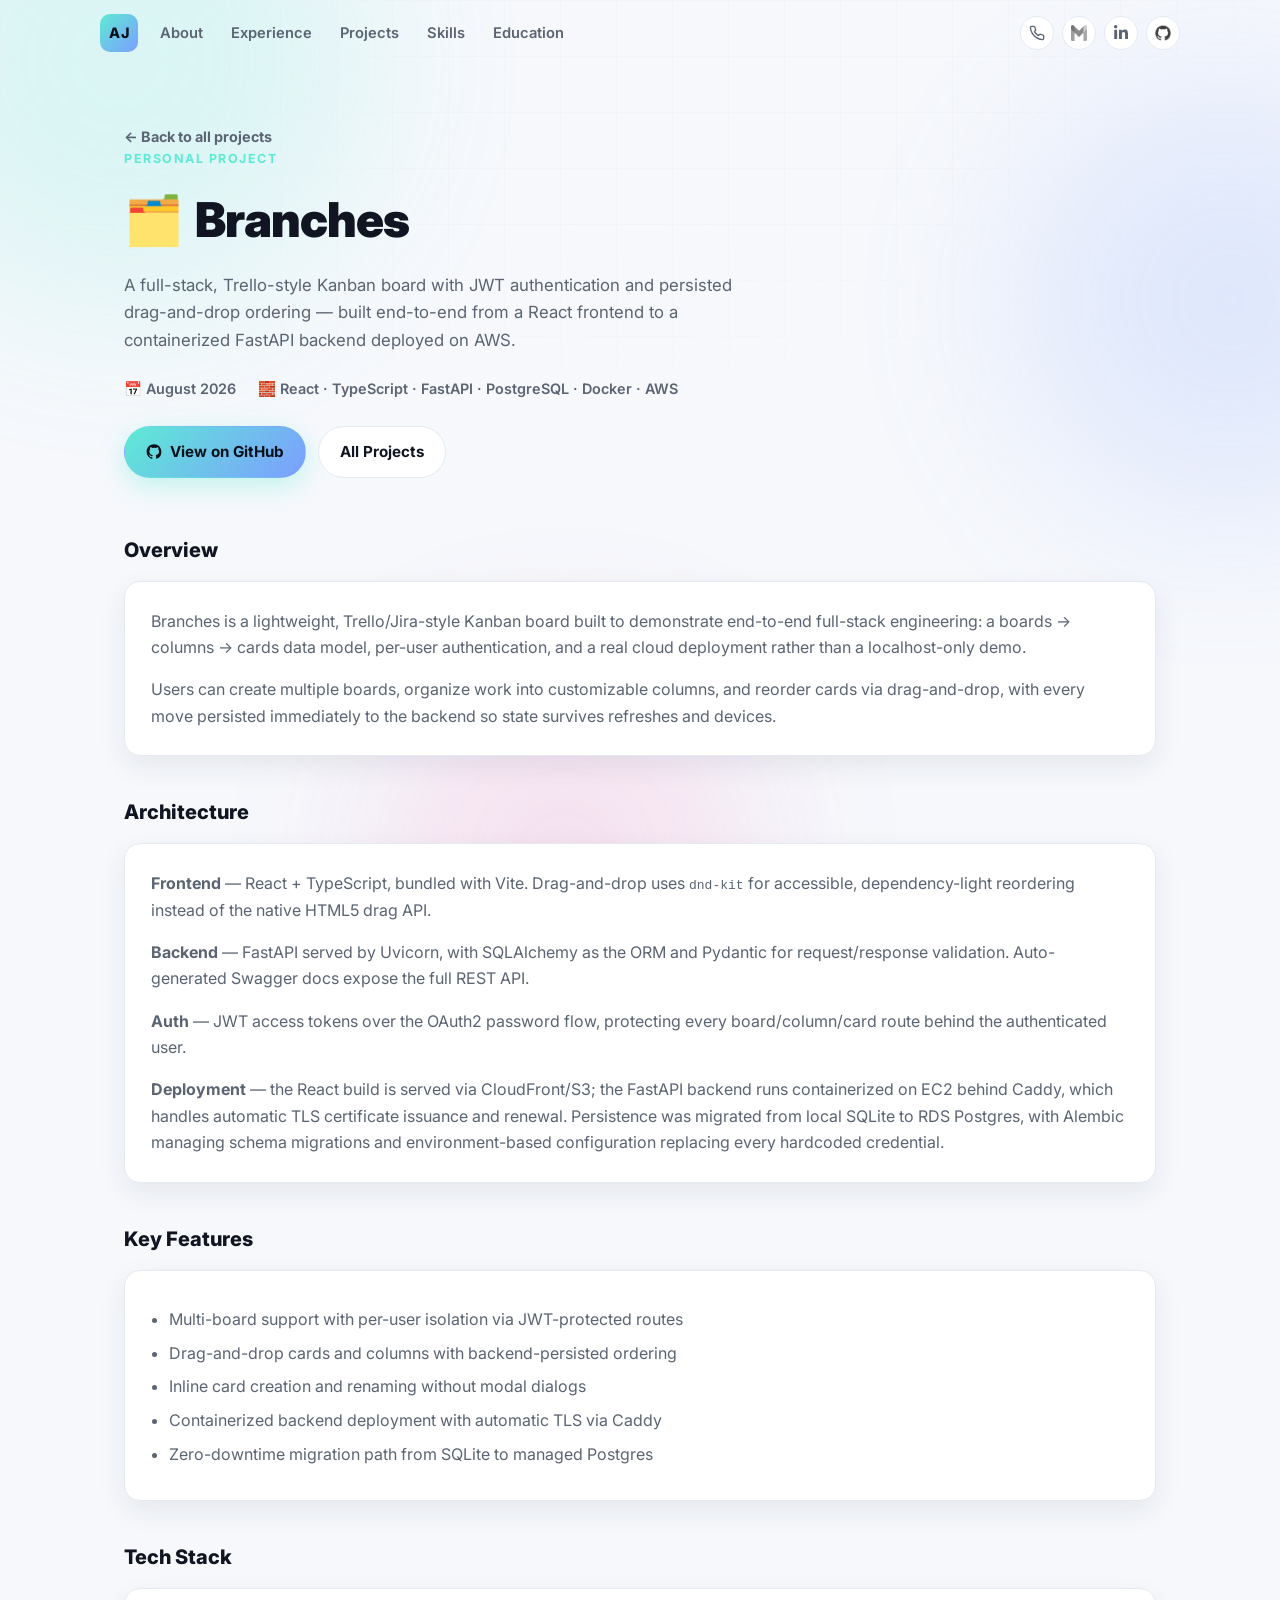
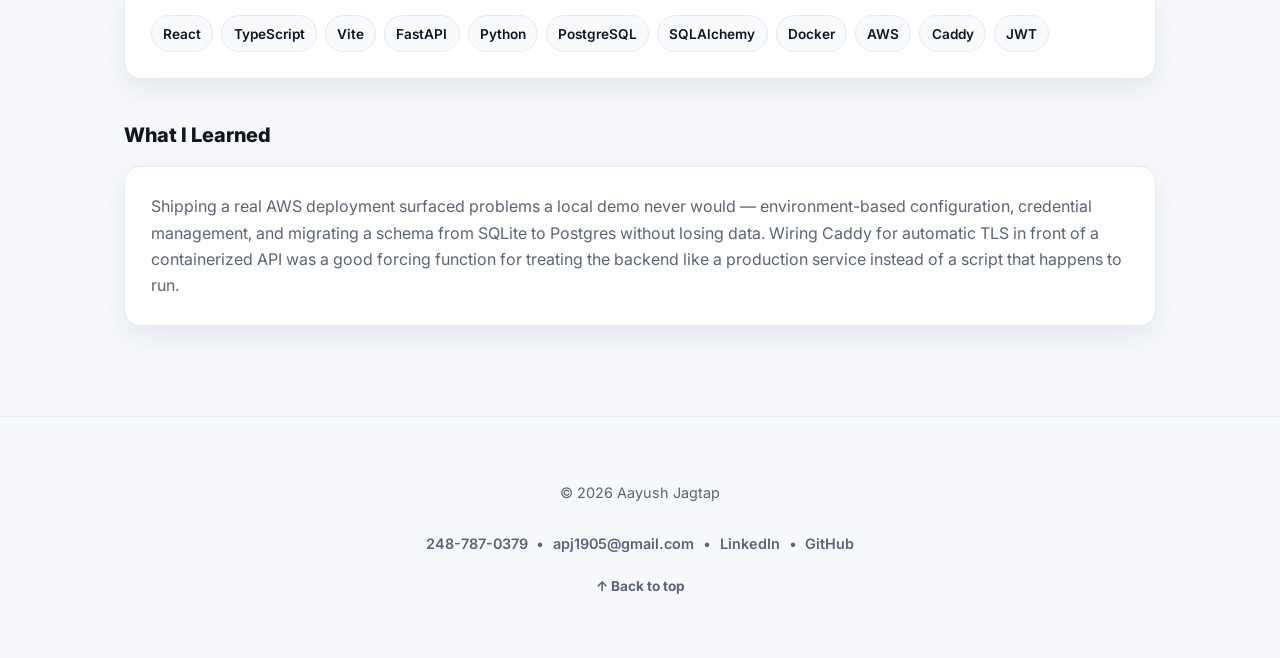
==== projects/branches.html @ 86b57d65 "Add company logos, emoji accents, and project case-study pages Company/university favicons now appea" ====
<!doctype html>
<html lang="en">
<head>
  <meta charset="utf-8" />
  <meta name="viewport" content="width=device-width,initial-scale=1" />
  <title>Branches — Aayush Jagtap</title>
  <meta name="description" content="Branches — a full-stack Trello-style Kanban board built with React, TypeScript, FastAPI, and deployed on AWS." />
  <meta name="theme-color" content="#0a0e17" />

  <link rel="preconnect" href="https://fonts.googleapis.com">
  <link rel="preconnect" href="https://fonts.gstatic.com" crossorigin>
  <link href="https://fonts.googleapis.com/css2?family=Inter:wght@400;500;600;700;800;900&family=Source+Code+Pro:wght@500&display=swap" rel="stylesheet">
  <link rel="stylesheet" href="../styles.css?v=2" />
  <link rel="icon" href="data:image/svg+xml,%3Csvg xmlns='http://www.w3.org/2000/svg' viewBox='0 0 64 64'%3E%3Crect width='64' height='64' rx='14' fill='%230a0e17'/%3E%3Ctext x='32' y='42' font-family='Arial,Helvetica,sans-serif' font-weight='700' font-size='26' fill='%235eead4' text-anchor='middle'%3EAJ%3C/text%3E%3C/svg%3E">
</head>

<body>
  <a class="skip-link" href="#main">Skip to content</a>

  <div class="bg-decor" aria-hidden="true">
    <span class="orb orb-a"></span>
    <span class="orb orb-b"></span>
    <span class="orb orb-c"></span>
    <div class="grid-overlay"></div>
  </div>

  <header class="site-header" id="siteHeader">
    <div class="container header-inner">
      <a href="../index.html#hero" class="brand">AJ</a>

      <nav class="nav" aria-label="Sections">
        <a href="../index.html#about">About</a>
        <a href="../index.html#experience">Experience</a>
        <a href="../index.html#projects">Projects</a>
        <a href="../index.html#skills">Skills</a>
        <a href="../index.html#education">Education</a>
      </nav>

      <div class="contact">
        <a href="tel:+12487870379" class="chip" aria-label="Phone" title="Call">
          <svg width="16" height="16" viewBox="0 0 24 24" fill="none" stroke="currentColor" stroke-width="2" stroke-linecap="round" stroke-linejoin="round"><path d="M22 16.92v3a2 2 0 0 1-2.18 2 19.79 19.79 0 0 1-8.63-3.07 19.5 19.5 0 0 1-6-6 19.79 19.79 0 0 1-3.07-8.67A2 2 0 0 1 4.11 2h3a2 2 0 0 1 2 1.72c.127.96.362 1.903.7 2.81a2 2 0 0 1-.45 2.11L8.09 9.91a16 16 0 0 0 6 6l1.27-1.27a2 2 0 0 1 2.11-.45c.907.338 1.85.573 2.81.7A2 2 0 0 1 22 16.92z"/></svg>
        </a>
        <a href="mailto:apj1905@gmail.com" class="chip" aria-label="Email" title="Email">
          <img src="../gmail.png" alt="" width="16" height="16" />
        </a>
        <a href="https://www.linkedin.com/in/aayush-jagtap" class="chip" target="_blank" rel="noopener" aria-label="LinkedIn" title="LinkedIn">
          <svg width="16" height="16" viewBox="0 0 448 512" fill="currentColor"><path d="M100.28 448H7.4V148.9h92.88zm-46.44-340.7C24.1 107.3 0 83.2 0 53.6 0 24 24.1 0 53.6 0c29.5 0 53.6 24 53.6 53.6 0 29.6-24.1 53.7-53.6 53.7zM447.9 448h-92.4V304.1c0-34.2-.7-78.2-47.6-78.2-47.7 0-55 37.3-55 75.8V448H160V148.9h88.7v40.8h1.3c12.4-23.6 42.6-48.4 87.6-48.4 93.7 0 111.1 61.7 111.1 141.9V448z"/></svg>
        </a>
        <a href="https://github.com/aayushjagtap" class="chip" target="_blank" rel="noopener" aria-label="GitHub" title="GitHub">
          <img src="../github.png" alt="" width="16" height="16" />
        </a>
      </div>

      <button class="nav-toggle" id="navToggle" aria-label="Toggle menu" aria-expanded="false">
        <span></span><span></span><span></span>
      </button>
    </div>
  </header>

  <main id="main">
    <div class="container">

      <section class="detail-hero reveal-section">
        <a href="../index.html#projects" class="back-link">← Back to all projects</a>
        <p class="detail-kicker">Personal Project</p>
        <h1 class="detail-title"><span class="emoji" aria-hidden="true">🗂️</span>Branches</h1>
        <p class="detail-sub">
          A full-stack, Trello-style Kanban board with JWT authentication and persisted
          drag-and-drop ordering — built end-to-end from a React frontend to a
          containerized FastAPI backend deployed on AWS.
        </p>
        <div class="detail-meta-row">
          <span>📅 August 2026</span>
          <span>🧱 React · TypeScript · FastAPI · PostgreSQL · Docker · AWS</span>
        </div>
        <div class="detail-actions">
          <a class="btn btn-primary" href="https://github.com/aayushjagtap/branches" target="_blank" rel="noopener">
            <svg width="16" height="16" viewBox="0 0 24 24" fill="currentColor"><path d="M12 .5C5.73.5.98 5.24.98 11.5c0 4.99 3.24 9.22 7.73 10.72.56.1.77-.24.77-.54v-2.12c-3.15.68-3.81-1.36-3.81-1.36-.51-1.3-1.25-1.65-1.25-1.65-1.03-.7.08-.68.08-.68 1.13.08 1.72 1.16 1.72 1.16 1.01 1.73 2.65 1.23 3.29.94.1-.73.4-1.23.72-1.51-2.52-.29-5.16-1.26-5.16-5.6 0-1.24.44-2.24 1.16-3.03-.12-.29-.5-1.46.11-3.04 0 0 .95-.3 3.13 1.16a10.9 10.9 0 0 1 5.7 0c2.17-1.46 3.12-1.16 3.12-1.16.62 1.58.23 2.75.11 3.04.72.79 1.16 1.79 1.16 3.03 0 4.35-2.65 5.31-5.17 5.59.41.35.77 1.04.77 2.1v3.11c0 .3.2.65.78.54A11.02 11.02 0 0 0 23.02 11.5C23.02 5.24 18.27.5 12 .5z"/></svg>
            View on GitHub
          </a>
          <a class="btn btn-ghost" href="../index.html#projects">All Projects</a>
        </div>
      </section>

      <section class="detail-section reveal-section">
        <h2>Overview</h2>
        <div class="card">
          <p>
            Branches is a lightweight, Trello/Jira-style Kanban board built to demonstrate
            end-to-end full-stack engineering: a boards → columns → cards data model,
            per-user authentication, and a real cloud deployment rather than a
            localhost-only demo.
          </p>
          <p>
            Users can create multiple boards, organize work into customizable columns,
            and reorder cards via drag-and-drop, with every move persisted immediately
            to the backend so state survives refreshes and devices.
          </p>
        </div>
      </section>

      <section class="detail-section reveal-section">
        <h2>Architecture</h2>
        <div class="card">
          <p><strong>Frontend</strong> — React + TypeScript, bundled with Vite. Drag-and-drop
            uses <code>dnd-kit</code> for accessible, dependency-light reordering instead of
            the native HTML5 drag API.</p>
          <p><strong>Backend</strong> — FastAPI served by Uvicorn, with SQLAlchemy as the ORM
            and Pydantic for request/response validation. Auto-generated Swagger docs expose
            the full REST API.</p>
          <p><strong>Auth</strong> — JWT access tokens over the OAuth2 password flow, protecting
            every board/column/card route behind the authenticated user.</p>
          <p><strong>Deployment</strong> — the React build is served via CloudFront/S3; the
            FastAPI backend runs containerized on EC2 behind Caddy, which handles automatic
            TLS certificate issuance and renewal. Persistence was migrated from local SQLite
            to RDS Postgres, with Alembic managing schema migrations and environment-based
            configuration replacing every hardcoded credential.</p>
        </div>
      </section>

      <section class="detail-section reveal-section">
        <h2>Key Features</h2>
        <div class="card">
          <ul class="bullets">
            <li>Multi-board support with per-user isolation via JWT-protected routes</li>
            <li>Drag-and-drop cards and columns with backend-persisted ordering</li>
            <li>Inline card creation and renaming without modal dialogs</li>
            <li>Containerized backend deployment with automatic TLS via Caddy</li>
            <li>Zero-downtime migration path from SQLite to managed Postgres</li>
          </ul>
        </div>
      </section>

      <section class="detail-section reveal-section">
        <h2>Tech Stack</h2>
        <div class="card">
          <ul class="tags icon-tags">
            <li data-icon="react">React</li>
            <li data-icon="typescript">TypeScript</li>
            <li data-icon="vite">Vite</li>
            <li data-icon="fastapi">FastAPI</li>
            <li data-icon="python">Python</li>
            <li data-icon="postgresql">PostgreSQL</li>
            <li data-icon="sqlalchemy">SQLAlchemy</li>
            <li data-icon="docker">Docker</li>
            <li data-icon="amazonaws">AWS</li>
            <li data-icon="caddy">Caddy</li>
            <li data-icon="jsonwebtokens">JWT</li>
          </ul>
        </div>
      </section>

      <section class="detail-section reveal-section">
        <h2>What I Learned</h2>
        <div class="card">
          <p>
            Shipping a real AWS deployment surfaced problems a local demo never would —
            environment-based configuration, credential management, and migrating a schema
            from SQLite to Postgres without losing data. Wiring Caddy for automatic TLS in
            front of a containerized API was a good forcing function for treating the
            backend like a production service instead of a script that happens to run.
          </p>
        </div>
      </section>

    </div>
  </main>

  <footer class="site-footer">
    <div class="container footer-inner">
      <p>© <span id="year"></span> Aayush Jagtap</p>
      <div class="footer-links">
        <a href="tel:+12487870379">248-787-0379</a>
        <span class="dot">•</span>
        <a href="mailto:apj1905@gmail.com">apj1905@gmail.com</a>
        <span class="dot">•</span>
        <a href="https://www.linkedin.com/in/aayush-jagtap" target="_blank" rel="noopener">LinkedIn</a>
        <span class="dot">•</span>
        <a href="https://github.com/aayushjagtap" target="_blank" rel="noopener">GitHub</a>
      </div>
      <a href="#main" class="back-to-top" aria-label="Back to top">↑ Back to top</a>
    </div>
  </footer>

  <script src="../script.js?v=2"></script>
</body>
</html>
---- styles.css ----
/* ============ Root / Theme ============ */
:root{
  --bg: #090c13;
  --bg-2: #0d111a;
  --panel: #131826;
  --panel-2: #171d2d;
  --text: #eef1f7;
  --text-muted: #93a0b4;
  --border: #232b3d;
  --accent: #5eead4;
  --accent-2: #7c9eff;
  --accent-3: #f472b6;
  --shadow: 0 10px 30px rgba(0,0,0,.45);
  --radius: 16px;
  --radius-sm: 10px;
  --maxw: 1080px;
}

@media (prefers-color-scheme: light){
  :root{
    --bg:#f6f8fc; --bg-2:#eef1f8; --panel:#ffffff; --panel-2:#f8fafc;
    --text:#101521; --text-muted:#5b6472;
    --border:#e4e9f2; --shadow: 0 10px 28px rgba(30,40,60,.08);
  }
}

*, *::before, *::after{ box-sizing: border-box; }
html{ scroll-behavior: smooth; }
html,body{ height:100%; }
body{
  margin:0;
  font-family: Inter, system-ui, -apple-system, "Segoe UI", Roboto, "Helvetica Neue", Arial, sans-serif;
  color: var(--text);
  background: var(--bg);
  line-height: 1.65;
  overflow-x: hidden;
}

.container{ max-width: var(--maxw); margin: 0 auto; padding: 0 24px; }
.muted{ color: var(--text-muted); font-weight: 500; }
.mono{ font-family: "Source Code Pro", ui-monospace, SFMono-Regular, Menlo, Consolas, monospace; }
.dot{ color: var(--text-muted); margin: 0 .3rem; }

/* ============ Background decor ============ */
.bg-decor{ position: fixed; inset: 0; z-index: -1; overflow: hidden; pointer-events: none; }
.orb{ position: absolute; border-radius: 50%; filter: blur(90px); opacity: .35; }
.orb-a{ width: 480px; height: 480px; top: -180px; left: -120px; background: var(--accent); }
.orb-b{ width: 420px; height: 420px; top: 10%; right: -160px; background: var(--accent-2); }
.orb-c{ width: 360px; height: 360px; bottom: -140px; left: 30%; background: var(--accent-3); opacity: .2; }
.grid-overlay{
  position: absolute; inset: 0;
  background-image:
    linear-gradient(color-mix(in oklab, var(--border) 60%, transparent) 1px, transparent 1px),
    linear-gradient(90deg, color-mix(in oklab, var(--border) 60%, transparent) 1px, transparent 1px);
  background-size: 56px 56px;
  mask-image: radial-gradient(ellipse 80% 60% at 50% 0%, #000 40%, transparent 85%);
  opacity: .5;
}
@media (prefers-color-scheme: light){ .grid-overlay{ opacity: .35; } .orb{ opacity: .18; } }

/* ============ Accessibility ============ */
.skip-link{ position:absolute; left:-9999px; top:auto; width:1px; height:1px; overflow:hidden; }
.skip-link:focus{ position:fixed; left:12px; top:12px; width:auto; height:auto; z-index:999; padding:.6rem 1rem; background:var(--accent); color:#08111a; border-radius: 8px; font-weight:700; }

/* ============ Header / Nav ============ */
.site-header{
  position: sticky; top: 0; z-index: 50;
  border-bottom: 1px solid transparent;
  transition: background .3s ease, border-color .3s ease, backdrop-filter .3s ease;
}
.site-header.scrolled{
  background: color-mix(in oklab, var(--bg) 78%, transparent);
  backdrop-filter: blur(14px) saturate(1.2);
  border-bottom-color: var(--border);
}
.header-inner{
  display: flex; align-items: center; gap: 20px;
  padding: 14px 0;
}
.brand{
  display: inline-flex; align-items: center; justify-content: center;
  width: 38px; height: 38px; border-radius: 10px;
  background: linear-gradient(135deg, var(--accent), var(--accent-2));
  color: #06111a; font-weight: 800; font-size: .9rem; letter-spacing: .5px;
  text-decoration: none; flex-shrink: 0;
}
.nav{ display:flex; gap: 1.5rem; flex: 1; overflow-x: auto; scrollbar-width: none; }
.nav::-webkit-scrollbar{ display:none; }
.nav a{
  position: relative;
  text-decoration:none; color:var(--text-muted);
  font-weight: 600; font-size: .92rem; white-space: nowrap;
  padding: 6px 2px;
  transition: color .2s ease;
}
.nav a::after{
  content:""; position:absolute; left:0; right:0; bottom:-2px; height: 2px;
  background: linear-gradient(90deg, var(--accent), var(--accent-2));
  transform: scaleX(0); transform-origin: left; transition: transform .25s ease;
  border-radius: 2px;
}
.nav a:hover{ color: var(--text); }
.nav a.active{ color: var(--text); }
.nav a.active::after{ transform: scaleX(1); }

.contact{ display:flex; gap:.5rem; flex-shrink: 0; }
.chip{
  display:inline-flex; align-items:center; justify-content:center;
  width: 34px; height: 34px; border-radius: 999px;
  background: var(--panel); color: var(--text-muted);
  border:1px solid var(--border); text-decoration:none;
  transition: color .2s ease, border-color .2s ease, transform .2s ease, background .2s ease;
}
.chip img{ display:block; filter: grayscale(1) opacity(.75); transition: filter .2s ease; }
.chip:hover{ color: var(--accent); border-color: var(--accent); transform: translateY(-2px); background: var(--panel-2); }
.chip:hover img{ filter: none; }

/* github.png is a solid black mark on transparent — invert it in dark mode so it isn't invisible on a dark chip */
@media (prefers-color-scheme: dark){
  .chip[aria-label="GitHub"] img{ filter: invert(1) opacity(.75); }
  .chip[aria-label="GitHub"]:hover img{ filter: invert(1) opacity(1); }
}

.nav-toggle{ display:none; }

@media (max-width: 780px){
  .contact{ gap: .4rem; }
  .chip{ width: 32px; height: 32px; }
  .nav{ display:none; }
  .nav.open{
    display:flex; flex-direction:column; gap: 0; position:absolute; left:0; right:0; top: 100%;
    background: var(--bg); border-bottom: 1px solid var(--border); padding: 8px 24px 16px;
  }
  .nav.open a{ padding: 10px 0; border-bottom: 1px dashed var(--border); }
  .nav-toggle{
    display:flex; flex-direction:column; justify-content:center; gap:5px;
    width: 34px; height: 34px; margin-left:auto;
    background:none; border:none; cursor:pointer; padding:0;
  }
  .nav-toggle span{ display:block; height:2px; background:var(--text); border-radius:2px; transition: transform .2s ease, opacity .2s ease; }
  .nav-toggle[aria-expanded="true"] span:nth-child(1){ transform: translateY(7px) rotate(45deg); }
  .nav-toggle[aria-expanded="true"] span:nth-child(2){ opacity:0; }
  .nav-toggle[aria-expanded="true"] span:nth-child(3){ transform: translateY(-7px) rotate(-45deg); }
  .header-inner{ position: relative; flex-wrap: wrap; }
}

/* ============ Hero ============ */
.hero{
  min-height: calc(100svh - 66px);
  display:flex; flex-direction:column; align-items:center; justify-content:center;
  text-align:center; position: relative; padding: 60px 0 40px;
}
.hero-inner{ max-width: 760px; }
.eyebrow{
  margin: 0 0 .75rem; font-weight: 700; letter-spacing: 2px; text-transform: uppercase;
  font-size: .8rem; color: var(--accent);
}
.name{
  margin: 0; font-size: clamp(2.6rem, 7vw, 4.5rem); font-weight: 900; letter-spacing: -1px;
  line-height: 1.05;
  background: linear-gradient(120deg, var(--text) 30%, var(--accent), var(--accent-2));
  -webkit-background-clip: text; background-clip: text; -webkit-text-fill-color: transparent;
}
.tagline{ margin: .9rem 0 0; font-size: clamp(1.05rem, 2.4vw, 1.35rem); font-weight: 700; color: var(--text); }
.hero-sub{ margin: 1.1rem auto 0; max-width: 560px; color: var(--text-muted); font-size: 1.02rem; }
.hero-actions{ display:flex; gap: .9rem; justify-content:center; flex-wrap: wrap; margin-top: 2rem; }
.hero-meta{ margin-top: 1.8rem; color: var(--text-muted); font-size: .92rem; font-weight: 600; }

.btn{
  display:inline-flex; align-items:center; gap:.5rem;
  appearance: none; text-decoration:none;
  border: 1px solid var(--border);
  padding: .75rem 1.3rem;
  border-radius: 999px;
  font-weight: 700; font-size: .95rem;
  cursor: pointer;
  transition: transform .18s ease, box-shadow .18s ease, border-color .18s ease, background .18s ease, color .18s ease;
}
.btn-primary{
  background: linear-gradient(135deg, var(--accent), var(--accent-2));
  color: #06111a; border-color: transparent;
  box-shadow: 0 8px 24px color-mix(in oklab, var(--accent) 35%, transparent);
}
.btn-primary:hover{ transform: translateY(-2px); box-shadow: 0 12px 30px color-mix(in oklab, var(--accent) 45%, transparent); }
.btn-ghost{ background: var(--panel); color: var(--text); }
.btn-ghost:hover{ border-color: var(--accent); color: var(--accent); transform: translateY(-2px); }

.scroll-cue{
  position: absolute; bottom: 18px; left: 50%; transform: translateX(-50%);
  color: var(--text-muted); animation: bob 2.2s ease-in-out infinite;
}
@keyframes bob{ 0%,100%{ transform: translate(-50%,0);} 50%{ transform: translate(-50%,8px);} }

/* ============ Sections ============ */
.section{ padding: 72px 0 8px; scroll-margin-top: 84px; }
.section-head{ display:flex; align-items:baseline; gap: .8rem; margin-bottom: 22px; }
.section-index{
  font-family: "Source Code Pro", monospace; color: var(--accent); font-weight: 700; font-size: .95rem;
}
.section h2{ margin:0; font-size: clamp(1.5rem, 3vw, 1.9rem); font-weight: 800; letter-spacing: -.3px; }
.h2-emoji{ margin-right: .15em; }

.card{
  background: var(--panel);
  border: 1px solid var(--border);
  border-radius: var(--radius);
  padding: 26px;
  box-shadow: var(--shadow);
}
.about-card p{ margin: 0 0 1rem; color: var(--text-muted); }
.about-card p:last-child{ margin-bottom: 0; }
.about-card strong{ color: var(--text); }

/* Reveal-on-scroll (progressive enhancement; content visible without JS) */
.reveal, .reveal-section{ opacity: 1; transform: none; }
body.js .reveal{ opacity: 0; transform: translateY(16px); transition: opacity .6s ease, transform .6s ease; }
body.js .reveal.in{ opacity: 1; transform: none; }
body.js .reveal-section{ opacity: 0; transform: translateY(24px); transition: opacity .7s ease, transform .7s ease; }
body.js .reveal-section.in{ opacity: 1; transform: none; }

/* ============ Timeline (Experience) ============ */
.timeline{ position: relative; padding-left: 26px; }
.timeline::before{
  content:""; position:absolute; left: 5px; top: 6px; bottom: 6px; width: 2px;
  background: linear-gradient(var(--border), var(--border));
}
.tl-item{ position: relative; margin-bottom: 22px; }
.tl-item:last-child{ margin-bottom: 0; }
.tl-dot{
  position: absolute; left: -26px; top: 28px; width: 12px; height: 12px; border-radius: 50%;
  background: var(--panel); border: 2px solid var(--text-muted);
}
.tl-dot.current{ background: var(--accent); border-color: var(--accent); box-shadow: 0 0 0 4px color-mix(in oklab, var(--accent) 25%, transparent); }
.tl-card-head{ display:flex; flex-wrap:wrap; justify-content:space-between; gap: 10px 20px; margin-bottom: 12px; }
.tl-card h3{ margin:0; font-size: 1.12rem; font-weight: 800; }
.org{ margin:.2rem 0 0; color: var(--text-muted); font-weight: 700; font-size: .92rem; }

/* Org / school logos */
.org-row{ display:flex; align-items:flex-start; gap: 12px; }
.org-logo{
  flex-shrink: 0; width: 34px; height: 34px; border-radius: 9px;
  background: var(--panel-2) center / 20px 20px no-repeat;
  border: 1px solid var(--border);
}
.org-logo-lg{ width: 42px; height: 42px; background-size: 24px 24px; border-radius: 11px; }
.meta{ text-align: right; }
.date-range{ font-variant-numeric: tabular-nums; color: var(--text-muted); font-weight: 700; font-size: .88rem; white-space: nowrap; }
.badge{
  display:inline-block; font-size: .68rem; font-weight: 800; letter-spacing:.5px; text-transform: uppercase;
  padding: .2rem .55rem; border-radius: 999px; margin-right: .5rem;
}
.badge-current{ background: color-mix(in oklab, var(--accent) 20%, transparent); color: var(--accent); border: 1px solid color-mix(in oklab, var(--accent) 40%, transparent); }

.bullets{ margin: .6rem 0 0; padding-left: 1.15rem; color: var(--text-muted); }
.bullets li{ margin: .45rem 0; }
.bullets code{
  font-family: "Source Code Pro", monospace; background: var(--panel-2); border:1px solid var(--border);
  padding: .05rem .35rem; border-radius: 5px; color: var(--accent); font-size: .88em;
}

/* tech tag pills used inline within cards */
.tags-tech{ margin: 0 0 .3rem; }
.tags-tech li{ font-size: .78rem; padding: .28rem .6rem; }

/* ============ Projects ============ */
.projects-grid{
  display:grid; gap: 20px;
  grid-template-columns: repeat(auto-fit, minmax(280px, 1fr));
}
.project-card{ display:flex; flex-direction:column; transition: transform .2s ease, box-shadow .2s ease, border-color .2s ease; }
.project-card:hover{ transform: translateY(-4px); border-color: color-mix(in oklab, var(--accent) 45%, var(--border)); }
.project-head{ display:flex; justify-content:space-between; align-items:baseline; gap: 10px; }
.project-head h3{ margin:0; font-size: 1.08rem; font-weight: 800; }
.project-head h3 a{ color: var(--text); text-decoration: none; }
.project-head h3 a:hover{ color: var(--accent); }
.project-sub{ margin: .35rem 0 0; color: var(--text-muted); font-weight: 600; font-size: .88rem; }
.project-card .bullets{ flex: 1; }
.project-card .tags-tech{ margin-top: 14px; }
.project-links{ display:flex; gap: 1rem; margin-top: 16px; padding-top: 14px; border-top: 1px dashed var(--border); }
.project-link{ font-size: .85rem; font-weight: 700; color: var(--text-muted); text-decoration:none; transition: color .2s ease; }
.project-link:hover{ color: var(--accent); }

/* ============ Skills ============ */
.skills-grid{ display:grid; gap: 26px; grid-template-columns: repeat(auto-fit, minmax(240px, 1fr)); }
.skill-block h3{ margin: 0 0 .8rem; font-size: .95rem; font-weight: 800; color: var(--text-muted); text-transform: uppercase; letter-spacing: .6px; }

.tags{ list-style:none; padding:0; margin:0; display:flex; flex-wrap:wrap; gap:.5rem; }
.tags li{
  padding:.4rem .7rem; border:1px solid var(--border); background:var(--panel-2);
  border-radius: 999px; font-weight: 600; font-size: .85rem; color: var(--text);
}
.icon-tags li{ display:inline-flex; align-items:center; gap:.45rem; }
.icon-tags li img{ width:14px; height:14px; display:block; }

/* ============ Education ============ */
.edu-head{ display:flex; flex-wrap:wrap; justify-content:space-between; gap: 12px 20px; margin-bottom: 16px; }
.edu-card h3{ margin:0; font-size: 1.15rem; font-weight: 800; }
.role{ margin:.25rem 0 0; color: var(--text-muted); font-weight: 600; }
.loc{ margin: .2rem 0 0; font-size: .85rem; }
.courses-label{ font-size: .8rem; font-weight: 800; text-transform: uppercase; letter-spacing: .6px; margin: 0 0 .7rem; }

/* ============ Footer ============ */
.site-footer{ padding: 50px 0 60px; border-top: 1px solid var(--border); margin-top: 70px; }
.footer-inner{ display:flex; flex-direction:column; align-items:center; gap: .8rem; text-align:center; color: var(--text-muted); font-size: .9rem; }
.footer-links a{ color: var(--text-muted); text-decoration:none; font-weight: 600; }
.footer-links a:hover{ color: var(--accent); }
.back-to-top{ color: var(--text-muted); text-decoration:none; font-weight: 700; font-size: .85rem; margin-top: .4rem; transition: color .2s ease; }
.back-to-top:hover{ color: var(--accent); }

/* ============ Project detail pages ============ */
.back-link{
  display:inline-flex; align-items:center; gap:.4rem;
  color: var(--text-muted); text-decoration:none; font-weight:700; font-size:.9rem;
  transition: color .2s ease;
}
.back-link:hover{ color: var(--accent); }

.detail-hero{ padding: 56px 0 36px; }
.detail-kicker{ margin: 0 0 .6rem; color: var(--accent); font-weight:700; letter-spacing:1.5px; text-transform:uppercase; font-size:.78rem; }
.detail-title{ margin:0; font-size: clamp(2rem, 5vw, 3rem); font-weight:900; letter-spacing:-1px; }
.detail-title .emoji{ margin-right:.25em; }
.detail-sub{ margin: .8rem 0 0; color: var(--text-muted); font-size: 1.05rem; max-width: 640px; }
.detail-meta-row{ display:flex; flex-wrap:wrap; gap: .6rem 1.4rem; margin-top: 1.4rem; color: var(--text-muted); font-weight:600; font-size:.9rem; }
.detail-actions{ display:flex; gap:.8rem; flex-wrap:wrap; margin-top: 1.6rem; }

.detail-section{ padding: 20px 0; }
.detail-section h2{ font-size: 1.25rem; font-weight:800; margin: 0 0 14px; }
.detail-section .card{ margin: 0; }
.detail-section .card p{ color: var(--text-muted); margin: 0 0 1rem; }
.detail-section .card p:last-child{ margin-bottom: 0; }
.detail-section .card ul{ color: var(--text-muted); }

.collab-note{
  display:flex; align-items:flex-start; gap: .6rem;
  background: var(--panel-2); border: 1px solid var(--border); border-left: 3px solid var(--accent-2);
  border-radius: var(--radius-sm); padding: 14px 16px; font-size: .92rem; color: var(--text-muted);
  margin-top: 16px;
}

/* ============ Print ============ */
@media print{
  .bg-decor, .site-header, .scroll-cue, .hero-actions{ display:none !important; }
  body{ background:#fff; color:#000; }
  .card{ box-shadow:none; border-color:#ccc; }
  .hero{ min-height:auto; }
}
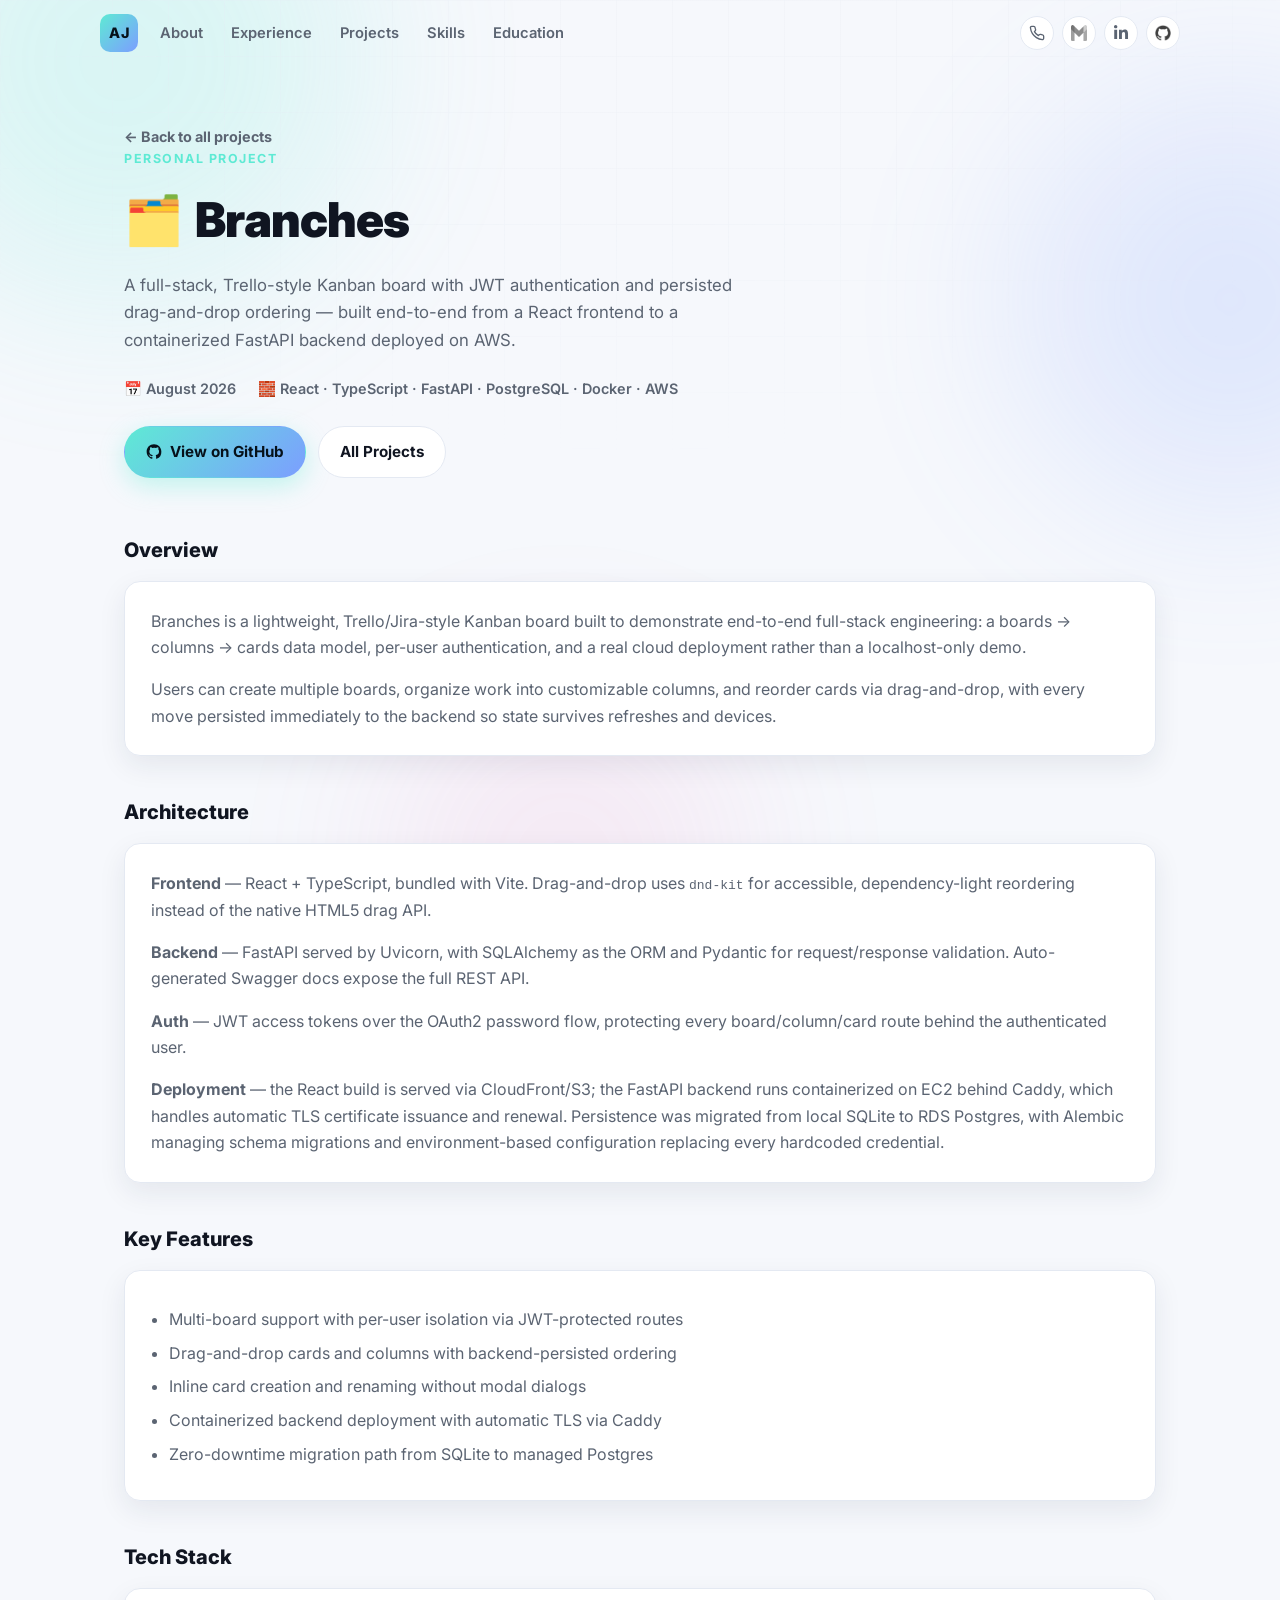
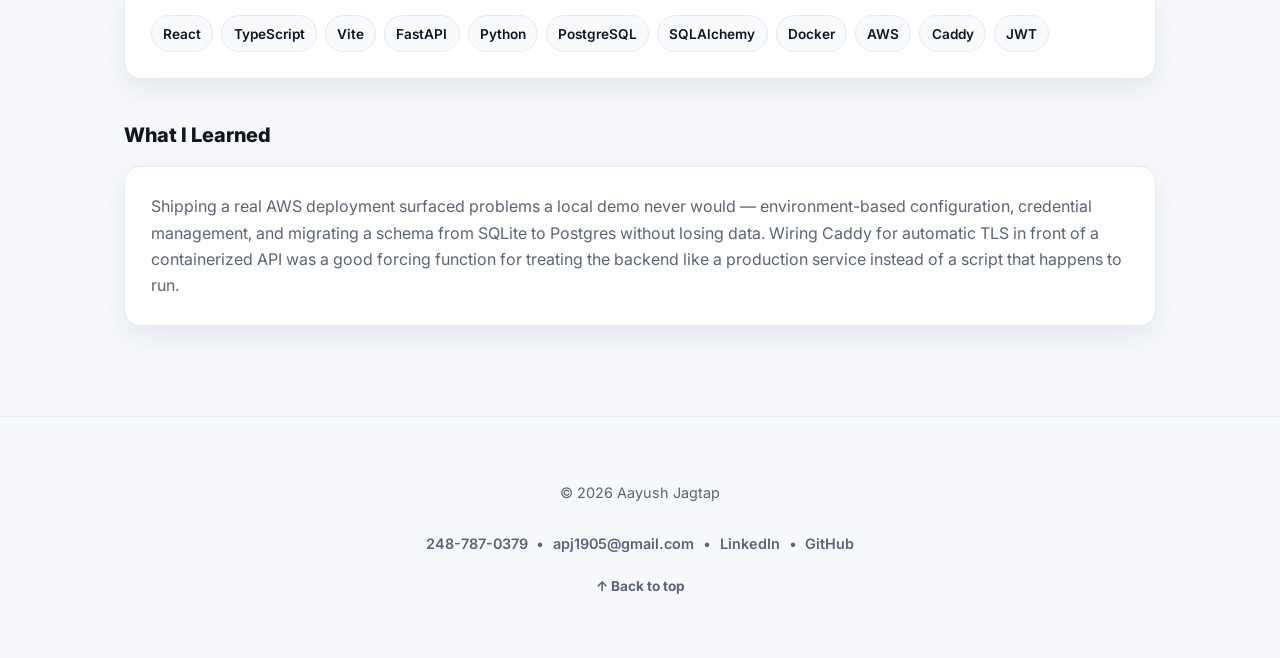
==== commit 2ab5bf9e: "Fix dark-flash-on-cold-load by making light the default theme Dark was the CSS default, with light o" ====
--- a/projects/branches.html
+++ b/projects/branches.html
@@ -5,12 +5,14 @@
   <meta name="viewport" content="width=device-width,initial-scale=1" />
   <title>Branches — Aayush Jagtap</title>
   <meta name="description" content="Branches — a full-stack Trello-style Kanban board built with React, TypeScript, FastAPI, and deployed on AWS." />
-  <meta name="theme-color" content="#0a0e17" />
+  <meta name="color-scheme" content="light dark" />
+  <meta name="theme-color" content="#f6f8fc" media="(prefers-color-scheme: light)" />
+  <meta name="theme-color" content="#0a0e17" media="(prefers-color-scheme: dark)" />
 
   <link rel="preconnect" href="https://fonts.googleapis.com">
   <link rel="preconnect" href="https://fonts.gstatic.com" crossorigin>
   <link href="https://fonts.googleapis.com/css2?family=Inter:wght@400;500;600;700;800;900&family=Source+Code+Pro:wght@500&display=swap" rel="stylesheet">
-  <link rel="stylesheet" href="../styles.css?v=2" />
+  <link rel="stylesheet" href="../styles.css?v=3" />
   <link rel="icon" href="data:image/svg+xml,%3Csvg xmlns='http://www.w3.org/2000/svg' viewBox='0 0 64 64'%3E%3Crect width='64' height='64' rx='14' fill='%230a0e17'/%3E%3Ctext x='32' y='42' font-family='Arial,Helvetica,sans-serif' font-weight='700' font-size='26' fill='%235eead4' text-anchor='middle'%3EAJ%3C/text%3E%3C/svg%3E">
 </head>
 
@@ -182,6 +184,6 @@
     </div>
   </footer>
 
-  <script src="../script.js?v=2"></script>
+  <script src="../script.js?v=3"></script>
 </body>
 </html>
--- a/styles.css
+++ b/styles.css
@@ -1,26 +1,29 @@
 /* ============ Root / Theme ============ */
+/* Light is the default (and fallback) theme; dark only applies once the
+   browser has resolved prefers-color-scheme. Keeping light as the base
+   avoids a dark flash on a cold load, before that media query settles. */
 :root{
-  --bg: #090c13;
-  --bg-2: #0d111a;
-  --panel: #131826;
-  --panel-2: #171d2d;
-  --text: #eef1f7;
-  --text-muted: #93a0b4;
-  --border: #232b3d;
+  --bg:#f6f8fc; --bg-2:#eef1f8; --panel:#ffffff; --panel-2:#f8fafc;
+  --text:#101521; --text-muted:#5b6472;
+  --border:#e4e9f2; --shadow: 0 10px 28px rgba(30,40,60,.08);
   --accent: #5eead4;
   --accent-2: #7c9eff;
   --accent-3: #f472b6;
-  --shadow: 0 10px 30px rgba(0,0,0,.45);
   --radius: 16px;
   --radius-sm: 10px;
   --maxw: 1080px;
 }
 
-@media (prefers-color-scheme: light){
+@media (prefers-color-scheme: dark){
   :root{
-    --bg:#f6f8fc; --bg-2:#eef1f8; --panel:#ffffff; --panel-2:#f8fafc;
-    --text:#101521; --text-muted:#5b6472;
-    --border:#e4e9f2; --shadow: 0 10px 28px rgba(30,40,60,.08);
+    --bg: #090c13;
+    --bg-2: #0d111a;
+    --panel: #131826;
+    --panel-2: #171d2d;
+    --text: #eef1f7;
+    --text-muted: #93a0b4;
+    --border: #232b3d;
+    --shadow: 0 10px 30px rgba(0,0,0,.45);
   }
 }
 
@@ -43,10 +46,10 @@
 
 /* ============ Background decor ============ */
 .bg-decor{ position: fixed; inset: 0; z-index: -1; overflow: hidden; pointer-events: none; }
-.orb{ position: absolute; border-radius: 50%; filter: blur(90px); opacity: .35; }
+.orb{ position: absolute; border-radius: 50%; filter: blur(90px); opacity: .18; }
 .orb-a{ width: 480px; height: 480px; top: -180px; left: -120px; background: var(--accent); }
 .orb-b{ width: 420px; height: 420px; top: 10%; right: -160px; background: var(--accent-2); }
-.orb-c{ width: 360px; height: 360px; bottom: -140px; left: 30%; background: var(--accent-3); opacity: .2; }
+.orb-c{ width: 360px; height: 360px; bottom: -140px; left: 30%; background: var(--accent-3); opacity: .1; }
 .grid-overlay{
   position: absolute; inset: 0;
   background-image:
@@ -54,9 +57,9 @@
     linear-gradient(90deg, color-mix(in oklab, var(--border) 60%, transparent) 1px, transparent 1px);
   background-size: 56px 56px;
   mask-image: radial-gradient(ellipse 80% 60% at 50% 0%, #000 40%, transparent 85%);
-  opacity: .5;
-}
-@media (prefers-color-scheme: light){ .grid-overlay{ opacity: .35; } .orb{ opacity: .18; } }
+  opacity: .35;
+}
+@media (prefers-color-scheme: dark){ .grid-overlay{ opacity: .5; } .orb{ opacity: .35; } }
 
 /* ============ Accessibility ============ */
 .skip-link{ position:absolute; left:-9999px; top:auto; width:1px; height:1px; overflow:hidden; }
